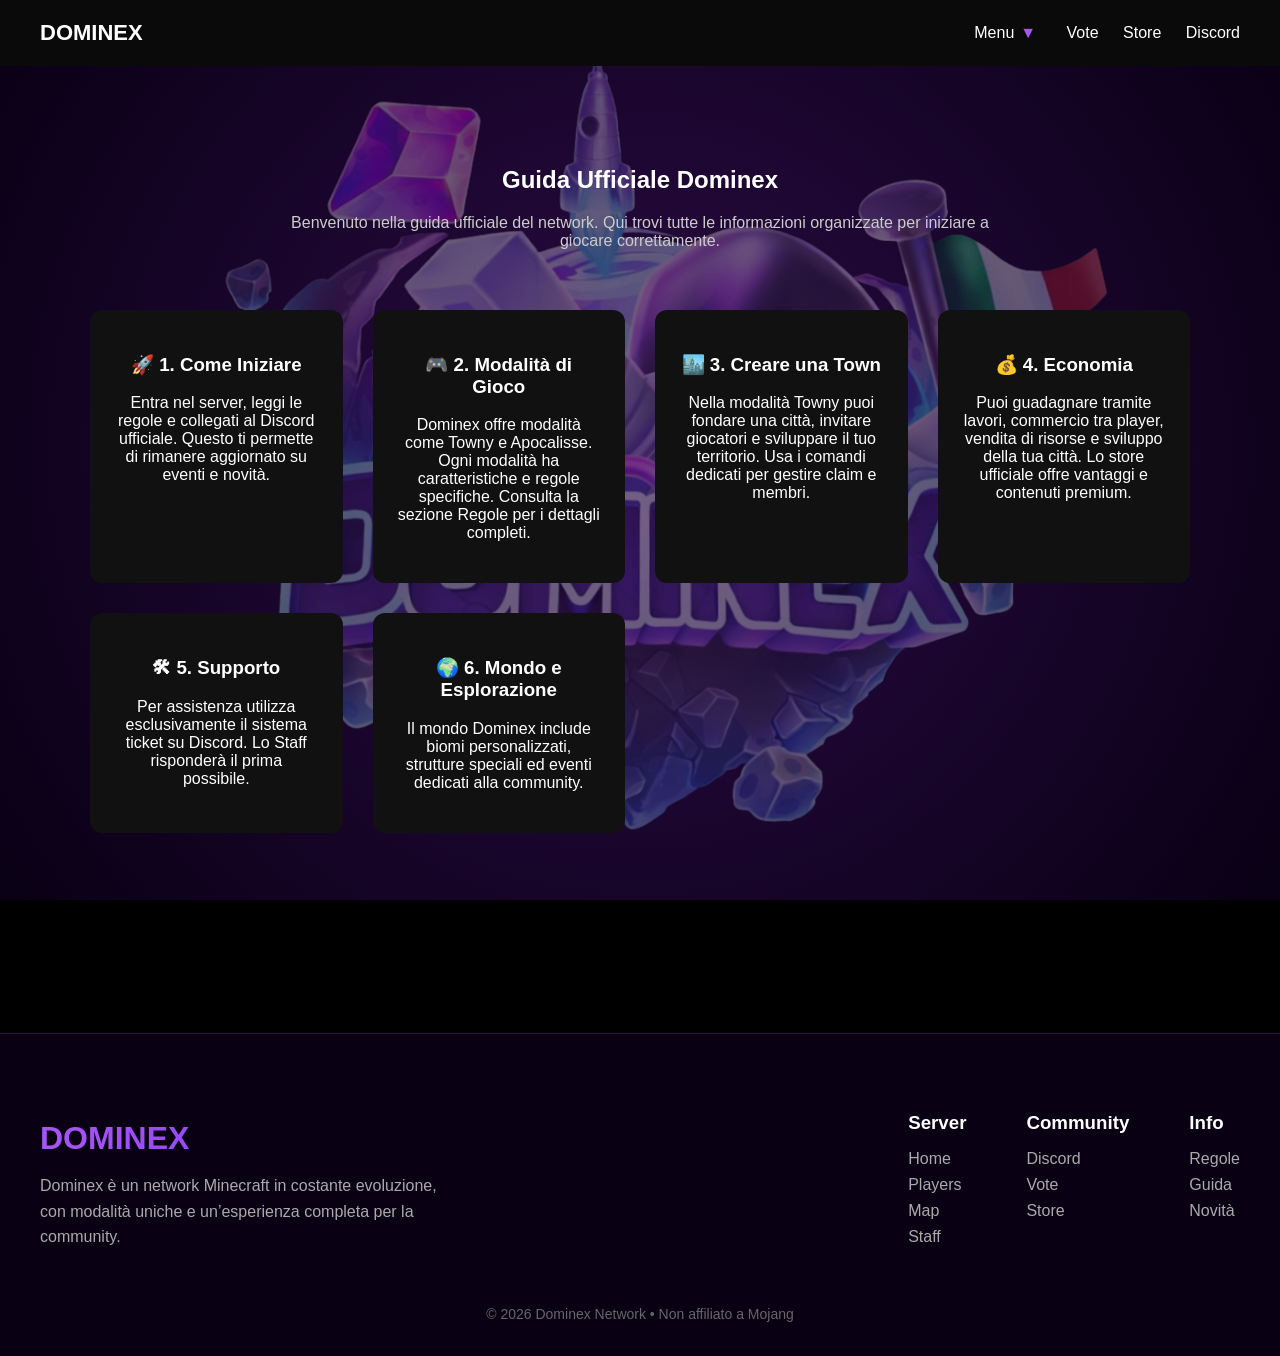
==== guide.html @ c72c563b "Add files via upload" ====
<!DOCTYPE html>
<html lang="it">

<head>
<meta charset="UTF-8">
<title>Guida • Dominex</title>
<link rel="stylesheet" href="style.css">
</head>

<body>

<!-- NAVBAR -->
<nav class="navbar">

<a href="index.html" class="logo">DOMINEX</a>

<div class="links">

<div class="dropdown">
<button class="dropbtn">
Menu <span class="arrow">▼</span>
</button>

<div class="dropdown-content">
<a href="index.html">Home</a>
<a href="staff.html">Staff</a>
<a href="players.html">Players</a>
<a href="map.html">Map</a>
<a href="rules.html">Regole</a>
<a href="guide.html">Guida</a>
<a href="novita.html">Novità</a>
</div>
</div>

<a href="https://voto.dominex.it">Vote</a>
<a href="https://store.dominex.it">Store</a>
<a href="https://discord.dominex.it">Discord</a>

</div>

</nav>


<!-- CONTENUTO GUIDA -->
<section class="staff">

<h1>Guida Ufficiale Dominex</h1>

<p class="staff-desc">
Benvenuto nella guida ufficiale del network.  
Qui trovi tutte le informazioni organizzate per iniziare a giocare correttamente.
</p>

<div class="features-grid">

<div class="feature">
<h3>🚀 1. Come Iniziare</h3>
<p>
Entra nel server, leggi le regole e collegati al Discord ufficiale.
Questo ti permette di rimanere aggiornato su eventi e novità.
</p>
</div>

<div class="feature">
<h3>🎮 2. Modalità di Gioco</h3>
<p>
Dominex offre modalità come Towny e Apocalisse.
Ogni modalità ha caratteristiche e regole specifiche.
Consulta la sezione Regole per i dettagli completi.
</p>
</div>

<div class="feature">
<h3>🏙️ 3. Creare una Town</h3>
<p>
Nella modalità Towny puoi fondare una città,
invitare giocatori e sviluppare il tuo territorio.
Usa i comandi dedicati per gestire claim e membri.
</p>
</div>

<div class="feature">
<h3>💰 4. Economia</h3>
<p>
Puoi guadagnare tramite lavori, commercio tra player,
vendita di risorse e sviluppo della tua città.
Lo store ufficiale offre vantaggi e contenuti premium.
</p>
</div>

<div class="feature">
<h3>🛠 5. Supporto</h3>
<p>
Per assistenza utilizza esclusivamente il sistema ticket su Discord.
Lo Staff risponderà il prima possibile.
</p>
</div>

<div class="feature">
<h3>🌍 6. Mondo e Esplorazione</h3>
<p>
Il mondo Dominex include biomi personalizzati,
strutture speciali ed eventi dedicati alla community.
</p>
</div>

</div>

</section>


<script src="script.js"></script>

<!-- FOOTER -->
<footer class="footer">

<div class="footer-container">

<div class="footer-left">
<h2>DOMINEX</h2>
<p>
Dominex è un network Minecraft in costante evoluzione,
con modalità uniche e un’esperienza completa per la community.
</p>
</div>

<div class="footer-links">

<div class="footer-column">
<h3>Server</h3>
<a href="index.html">Home</a>
<a href="players.html">Players</a>
<a href="map.html">Map</a>
<a href="staff.html">Staff</a>
</div>

<div class="footer-column">
<h3>Community</h3>
<a href="https://discord.dominex.it">Discord</a>
<a href="https://voto.dominex.it">Vote</a>
<a href="https://store.dominex.it">Store</a>
</div>

<div class="footer-column">
<h3>Info</h3>
<a href="rules.html">Regole</a>
<a href="guide.html">Guida</a>
<a href="novita.html">Novità</a>
</div>

</div>

</div>

<div class="footer-bottom">
<p>© 2026 Dominex Network • Non affiliato a Mojang</p>
</div>

</footer>

</body>
</html>
---- style.css ----
body{
margin:0;
font-family:Arial;
color:white;
background:#000;
position:relative;
overflow-x:hidden;
}

/* BACKGROUND ANIMATO */

body::before{
content:"";
position:fixed;
top:0;
left:0;
width:100%;
height:100%;

background-image:url("background.jpg");
background-size:110%;
background-position:center;
background-repeat:no-repeat;

animation:panorama 30s ease-in-out infinite alternate;

z-index:-1;
opacity:0.35;
}

/* ANIMAZIONE */

@keyframes panorama{

0%{
background-position:center top;
}

50%{
background-position:center center;
}

100%{
background-position:center bottom;
}

}

/* NAVBAR */

.navbar{
display:flex;
justify-content:space-between;
align-items:center;
padding:20px 40px;
background:#0a0a0a;
}

.logo{
color:white;
text-decoration:none;
font-weight:bold;
font-size:22px;
}

.logo:hover{
color:#a855f7;
}

.links a{
margin-left:20px;
text-decoration:none;
color:white;
transition:0.2s;
}

.links a:hover{
color:#a855f7;
}

/* HERO */

.hero{
text-align:center;
padding:200px 20px;
}

/* TITOLO */

.hero h1{
font-size:65px;

text-shadow:
0 0 10px #a855f7,
0 0 20px #a855f7,
0 0 40px #a855f7;
}

.subtitle{
color:#ccc;
margin-top:10px;
}

/* BOTTONI */

.buttons{
margin-top:25px;
}

.buttons button{
margin:10px;
padding:12px 25px;
border:none;
border-radius:6px;
cursor:pointer;
font-size:14px;
transition:0.2s;
}

.buttons button:hover{
transform:scale(1.05);
}

.discord{background:#5865F2;color:white;}
.vote{background:#22c55e;color:white;}
.store{background:#f59e0b;color:white;}

/* STAFF */

.staff{
text-align:center;
padding:80px 20px;
}

.staff-desc{
max-width:700px;
margin:auto;
margin-bottom:60px;
color:#ccc;
}

.staff-pyramid{
display:flex;
flex-direction:column;
align-items:center;
gap:50px;
}

.staff-row{
display:flex;
justify-content:center;
gap:40px;
flex-wrap:wrap;
}

.staff-card{
background:#111;
padding:25px;
border-radius:12px;
max-width:260px;
transition:0.2s;
}

.staff-card:hover{
transform:translateY(-5px);
}

.staff-card img{
width:90px;
margin-bottom:10px;
}

.name{
color:#a855f7;
font-weight:bold;
}

/* FOUNDER */

.founder .staff-card{
transform:scale(1.08);
border:2px solid #a855f7;
box-shadow:0 0 20px #a855f7;
}

/* PLAYERS */

.players{
text-align:center;
padding:80px 20px;
}

#playerlist{
margin-top:30px;
}

#playerlist div{
margin:10px;
font-size:16px;
}
/* NEWS */

.news{
padding:80px 20px;
text-align:center;
}

.news-grid{
display:grid;
grid-template-columns:repeat(auto-fit,minmax(250px,1fr));
gap:30px;
max-width:1100px;
margin:auto;
}

.news-card{
background:#111;
padding:25px;
border-radius:12px;
transition:0.2s;
}

.news-card:hover{
transform:translateY(-5px);
}

/* FEATURES */

.features{
padding:80px 20px;
text-align:center;
}

.features-grid{
display:grid;
grid-template-columns:repeat(auto-fit,minmax(250px,1fr));
gap:30px;
max-width:1100px;
margin:auto;
}

.feature{
background:#111;
padding:25px;
border-radius:12px;
}

/* FAQ */

.faq{
padding:80px 20px;
max-width:900px;
margin:auto;
}

.faq-item{
background:#111;
padding:20px;
border-radius:10px;
margin-bottom:20px;
}
/* FAQ */

.faq{
padding:80px 20px;
max-width:900px;
margin:auto;
}

.faq-item{
background:#111;
border-radius:10px;
margin-bottom:15px;
overflow:hidden;
}

.faq-question{
width:100%;
background:#111;
color:white;
border:none;
padding:18px;
font-size:16px;
text-align:left;
cursor:pointer;
transition:0.2s;
}

.faq-question:hover{
background:#1a1a1a;
}

.faq-answer{
max-height:0;
overflow:hidden;
transition:max-height 0.35s ease;
padding:0 18px;
}

.faq-answer p{
margin:15px 0;
color:#ccc;
}
/* FAQ */

.faq{
padding:80px 20px;
max-width:900px;
margin:auto;
}

.faq-item{
background:#111;
border-radius:10px;
margin-bottom:15px;
overflow:hidden;
transition:0.2s;
}

.faq-item.active{
box-shadow:0 0 15px #a855f7;
border:1px solid #a855f7;
}

.faq-question{
width:100%;
background:none;
border:none;
color:white;
padding:18px;
font-size:16px;
cursor:pointer;

display:flex;
justify-content:space-between;
align-items:center;

transition:0.2s;
}

.faq-question:hover{
background:#1a1a1a;
}

.arrow{
transition:transform 0.3s;
color:#a855f7;
}

.faq-item.active .arrow{
transform:rotate(180deg);
}

.faq-answer{
max-height:0;
overflow:hidden;
transition:max-height 0.35s ease;
padding:0 18px;
}

.faq-answer p{
margin:15px 0;
color:#ccc;
}
.features-desc{
max-width:700px;
margin:auto;
margin-bottom:40px;
color:#bbb;
font-size:17px;
text-align:center;
}
.news-desc{
max-width:700px;
margin:auto;
margin-bottom:40px;
color:#bbb;
font-size:17px;
text-align:center;
}
.discord-news{
max-width:900px;
margin:auto;
margin-top:30px;
border-radius:10px;
overflow:hidden;
box-shadow:0 0 20px rgba(168,85,247,0.3);
}
.changelogs-news{
max-width:900px;
margin:auto;
margin-top:30px;
border-radius:10px;
overflow:hidden;
box-shadow:0 0 20px rgba(168,85,247,0.3);
}

.news-container{
display:grid;
grid-template-columns:repeat(auto-fit,minmax(400px,1fr));
gap:30px;
max-width:1100px;
margin:auto;
margin-top:40px;
}

.news-box{
background:#111;
padding:20px;
border-radius:10px;
box-shadow:0 0 15px rgba(168,85,247,0.3);
}

.news-box h3{
margin-bottom:15px;
}
.news-container{
display:grid;
grid-template-columns:1fr 1fr;
gap:40px;
max-width:1100px;
margin:auto;
}

.news-box{
background:#111;
padding:25px;
border-radius:12px;
}

.news-card{
background:#0f0f0f;
padding:20px;
margin-top:20px;
border-radius:10px;
border-left:4px solid #a855f7;
transition:0.3s;
}

.news-card:hover{
transform:translateY(-5px);
box-shadow:0 0 15px #a855f7;
}

.date{
display:block;
margin-top:10px;
font-size:13px;
opacity:0.6;
}
.hero{
position:relative;
display:flex;
align-items:center;
justify-content:center;
height:95vh;
text-align:center;
overflow:hidden;
}

.hero-bg{
position:absolute;
width:100%;
height:100%;
background:radial-gradient(circle at center,#2b0b45,#090014);
z-index:-1;
animation:heroGlow 8s infinite alternate;
}

@keyframes heroGlow{
0%{opacity:0.7}
100%{opacity:1}
}

.hero-title{
font-size:110px;
font-weight:900;
letter-spacing:6px;
background:linear-gradient(90deg,#a855f7,#7c3aed,#a855f7);
background-size:200%;
-webkit-background-clip:text;
color:transparent;
animation:titleGlow 6s linear infinite;
}

@keyframes titleGlow{
0%{background-position:0%}
100%{background-position:200%}
}

.hero-subtitle{
margin-top:10px;
font-size:18px;
opacity:0.8;
}

.hero-ip{
margin-top:35px;
background:#111;
border:2px solid #a855f7;
border-radius:14px;
padding:18px 35px;
cursor:pointer;
transition:0.3s;
display:inline-block;
}

.hero-ip:hover{
transform:scale(1.05);
box-shadow:0 0 25px #a855f7;
}

.ip-label{
font-size:12px;
opacity:0.6;
display:block;
}

.ip-container{
display:flex;
align-items:center;
gap:10px;
justify-content:center;
}

.ip-address{
font-size:22px;
font-weight:bold;
}

.copy-icon{
font-size:18px;
opacity:0.7;
}

.hero-players{
margin-top:18px;
font-size:16px;
opacity:0.8;
}

.hero-buttons{
margin-top:35px;
display:flex;
gap:18px;
justify-content:center;
flex-wrap:wrap;
}

.btn{
padding:13px 30px;
border-radius:10px;
font-weight:bold;
text-decoration:none;
color:white;
transition:0.3s;
}

.btn:hover{
transform:translateY(-3px);
}

.discord{background:#5865F2;}
.vote{background:#22c55e;}
.store{background:#f59e0b;}
/* BACKGROUND VIOLA GLOBALE */

body::after{
content:"";
position:fixed;
top:0;
left:0;
width:100%;
height:100%;

background:radial-gradient(circle at center,#2b0b45,#090014);

z-index:-2;
animation:heroGlow 8s infinite alternate;
}

@keyframes heroGlow{
0%{opacity:0.75;}
100%{opacity:1;}
}
/* DROPDOWN MENU */

.dropdown{
position:relative;
display:inline-block;
}

.dropbtn{
background:none;
border:none;
color:white;
font-size:16px;
cursor:pointer;
}

.dropbtn:hover{
color:#a855f7;
}

.dropdown-content{
display:none;
position:absolute;
background:#111;
min-width:160px;
border-radius:8px;
box-shadow:0 0 10px rgba(0,0,0,0.5);
z-index:10;
}

.dropdown-content a{
display:block;
padding:10px 15px;
color:white;
text-decoration:none;
}

.dropdown-content a:hover{
background:#1a1a1a;
color:#a855f7;
}

.dropdown:hover .dropdown-content{
display:block;
}
/* DROPDOWN */

.dropdown{
position:relative;
}

.dropbtn{
background:none;
border:none;
color:white;
font-size:16px;
cursor:pointer;
display:flex;
align-items:center;
gap:6px;
transition:0.25s;
}

.dropbtn:hover{
color:#a855f7;
}

/* MENU */

.dropdown-content{
position:absolute;
top:35px;
left:0;

background:rgba(20,20,30,0.85);
backdrop-filter:blur(6px);

border-radius:12px;
min-width:180px;

border:1px solid rgba(168,85,247,0.2);

box-shadow:0 0 20px rgba(168,85,247,0.25);

opacity:0;
transform:translateY(10px) scale(0.95);
pointer-events:none;

transition:0.25s;
}

/* LINK MENU */

.dropdown-content a{
display:block;
padding:12px 16px;
color:white;
text-decoration:none;
transition:0.2s;
}

.dropdown-content a:hover{
background:rgba(168,85,247,0.15);
color:#c084fc;
}

/* APERTURA */

.dropdown:hover .dropdown-content{
opacity:1;
transform:translateY(0) scale(1);
pointer-events:auto;
}

/* FRECCIA ANIMATA */

.arrow{
transition:transform 0.25s;
}

.dropdown:hover .arrow{
transform:rotate(180deg);
}
.dropdown-content{
opacity:0;
transform:translateY(10px);
pointer-events:none;
transition:0.25s;
}

.dropdown.active .dropdown-content{
opacity:1;
transform:translateY(0);
pointer-events:auto;
}

.dropdown.active .arrow{
transform:rotate(180deg);
}
.dropdown-content{

display:none;

position:absolute;
top:40px;
left:0;

background:#111;
border-radius:10px;
min-width:180px;

opacity:0;
transform:translateY(10px);
transition:0.25s;

}

.dropdown.active .dropdown-content{

display:block;
opacity:1;
transform:translateY(0);

}
.players{
text-align:center;
padding:80px 20px;
}

.players-desc{
max-width:700px;
margin:auto;
margin-bottom:40px;
color:#bbb;
}

.players-grid{
display:grid;
grid-template-columns:repeat(auto-fit,minmax(200px,1fr));
gap:30px;
max-width:1100px;
margin:auto;
}

.player{
background:#111;
padding:25px;
border-radius:12px;
transition:0.3s;
box-shadow:0 0 10px rgba(0,0,0,0.5);
}

.player:hover{
transform:translateY(-5px);
box-shadow:0 0 20px #a855f7;
}

.player img{
width:70px;
margin-bottom:10px;
}

.player-name{
font-weight:bold;
margin-bottom:5px;
}

.player-desc{
font-size:13px;
color:#bbb;
}
/* FOOTER */

.footer{

margin-top:120px;
background:#090014;
border-top:1px solid rgba(168,85,247,0.2);
padding:60px 40px 20px 40px;

}

.footer-container{

display:flex;
justify-content:space-between;
flex-wrap:wrap;
gap:60px;

}

.footer-left{

max-width:400px;

}

.footer-left h2{

font-size:32px;
margin-bottom:10px;
background:linear-gradient(90deg,#a855f7,#7c3aed);
-webkit-background-clip:text;
color:transparent;

}

.footer-left p{

color:#aaa;
line-height:1.6;

}

.footer-links{

display:flex;
gap:60px;

}

.footer-column{

display:flex;
flex-direction:column;

}

.footer-column h3{

color:white;
margin-bottom:12px;

}

.footer-column a{

color:#aaa;
text-decoration:none;
margin:4px 0;
transition:0.2s;

}

.footer-column a:hover{

color:#a855f7;

}

.footer-bottom{

margin-top:40px;
text-align:center;
color:#666;
font-size:14px;

}
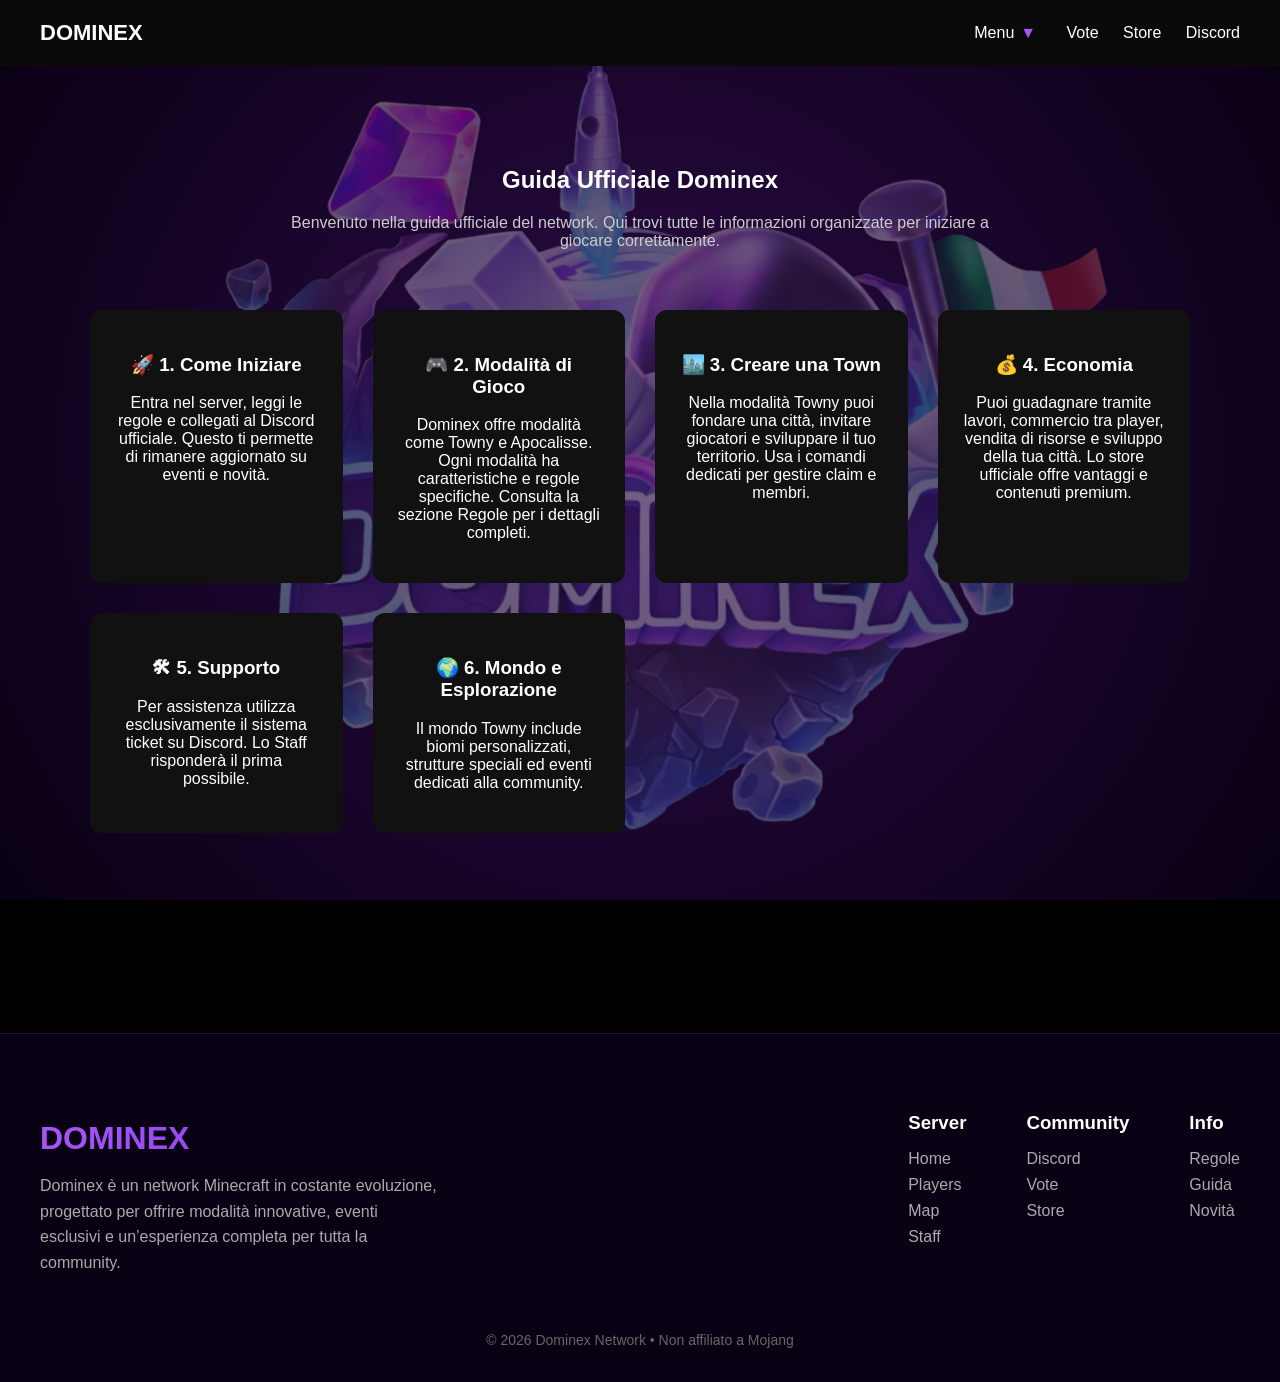
==== commit ce038b24: "Correct name from 'Mondo' to 'Towny' and enhance description Updated text to reflect the correct nam" ====
--- a/guide.html
+++ b/guide.html
@@ -99,7 +99,7 @@
 <div class="feature">
 <h3>🌍 6. Mondo e Esplorazione</h3>
 <p>
-Il mondo Dominex include biomi personalizzati,
+Il mondo Towny include biomi personalizzati,
 strutture speciali ed eventi dedicati alla community.
 </p>
 </div>
@@ -119,8 +119,7 @@
 <div class="footer-left">
 <h2>DOMINEX</h2>
 <p>
-Dominex è un network Minecraft in costante evoluzione,
-con modalità uniche e un’esperienza completa per la community.
+Dominex è un network Minecraft in costante evoluzione, progettato per offrire modalità innovative, eventi esclusivi e un’esperienza completa per tutta la community.
 </p>
 </div>
 
@@ -159,4 +158,4 @@
 </footer>
 
 </body>
-</html>+</html>
--- a/style.css
+++ b/style.css
@@ -879,4 +879,194 @@
 color:#666;
 font-size:14px;
 
-}+}
+/* ========================= */
+/* SEZIONE MAPPA */
+/* ========================= */
+
+.map-section{
+text-align:center;
+padding:70px 20px;
+position:relative;
+}
+
+/* ========================= */
+/* TITOLO */
+/* ========================= */
+
+.map-title{
+font-size:40px;
+margin-bottom:10px;
+}
+
+.map-description{
+color:#bbbbbb;
+font-size:18px;
+margin-bottom:35px;
+}
+
+/* ========================= */
+/* CONTENITORE */
+/* ========================= */
+
+.map-button-wrapper{
+position:relative;
+display:flex;
+justify-content:center;
+align-items:center;
+width:100%;
+margin:20px 0;
+}
+
+/* ========================= */
+/* BOTTONE */
+/* ========================= */
+
+.map-button{
+position:relative;
+z-index:5;
+display:inline-block;
+background:linear-gradient(45deg,#00c6ff,#0072ff);
+color:white;
+font-size:22px;
+font-weight:bold;
+padding:18px 45px;
+border-radius:12px;
+text-decoration:none;
+transition:all 0.3s ease;
+box-shadow:0 0 15px #00c6ff,0 0 35px rgba(0,114,255,0.6);
+}
+
+.map-button:hover{
+transform:translateY(-5px) scale(1.05);
+box-shadow:0 0 25px #00e5ff,0 0 70px rgba(0,140,255,1);
+background:linear-gradient(45deg,#00e5ff,#008cff);
+}
+
+/* ========================= */
+/* ELEMENTI SPAZIALI */
+/* ========================= */
+
+.orbit,
+.stars,
+.galaxy{
+position:absolute;
+top:50%;
+left:50%;
+transform:translate(-50%,-50%);
+pointer-events:none;
+opacity:0;
+transition:opacity 0.3s ease;
+}
+
+/* ========================= */
+/* ORBITE */
+/* ========================= */
+
+.orbit{
+border:2px solid rgba(0,198,255,0.25);
+border-radius:50%;
+animation:spin 12s linear infinite;
+}
+
+.orbit1{ width:200px; height:200px; }
+.orbit2{ width:260px; height:260px; animation-duration:18s; }
+
+@keyframes spin{
+from{ transform:translate(-50%,-50%) rotate(0deg); }
+to{ transform:translate(-50%,-50%) rotate(360deg); }
+}
+
+.map-button-wrapper:hover .orbit{
+opacity:1;
+animation-duration:4s;
+}
+
+/* ========================= */
+/* SATELLITE */
+/* ========================= */
+
+.satellite{
+width:10px;
+height:10px;
+background:#00c6ff;
+border-radius:50%;
+position:absolute;
+top:-5px;
+left:50%;
+transform:translateX(-50%);
+box-shadow:0 0 12px #00e5ff;
+}
+
+/* ========================= */
+/* STELLE */
+/* ========================= */
+
+.stars{
+width:420px;
+height:420px;
+background:
+radial-gradient(2px 2px at 20% 30%,#fff,transparent),
+radial-gradient(1.5px 1.5px at 70% 20%,#00c6ff,transparent),
+radial-gradient(2px 2px at 40% 80%,#fff,transparent),
+radial-gradient(1px 1px at 80% 70%,#00e5ff,transparent);
+animation:rotateStars 40s linear infinite;
+}
+
+@keyframes rotateStars{
+from{ transform:translate(-50%,-50%) rotate(0deg); }
+to{ transform:translate(-50%,-50%) rotate(360deg); }
+}
+
+.map-button-wrapper:hover .stars{
+opacity:1;
+}
+
+/* ========================= */
+/* GALASSIA */
+/* ========================= */
+
+.galaxy{
+width:480px;
+height:480px;
+background:
+radial-gradient(circle at 50% 50%,rgba(0,198,255,0.25),transparent 60%),
+radial-gradient(circle at 30% 30%,rgba(0,114,255,0.15),transparent 50%),
+radial-gradient(circle at 70% 70%,rgba(0,255,255,0.1),transparent 55%);
+filter:blur(30px);
+animation:rotateGalaxy 80s linear infinite;
+}
+
+@keyframes rotateGalaxy{
+from{ transform:translate(-50%,-50%) rotate(0deg); }
+to{ transform:translate(-50%,-50%) rotate(-360deg); }
+}
+
+.map-button-wrapper:hover .galaxy{
+opacity:1;
+}
+
+/* ========================= */
+/* PIANETI GRAVITAZIONALI */
+/* ========================= */
+
+.planet{
+position:absolute;
+border-radius:50%;
+background:radial-gradient(circle at 30% 30%,#ffffff,#00c6ff);
+box-shadow:0 0 14px #00e5ff;
+pointer-events:none;
+transition:transform 0.08s linear;
+z-index:1;
+}
+
+/* Pianeti con dimensioni diverse */
+
+.planet1{ top:8%;  left:12%; width:10px; height:10px; }
+.planet2{ top:18%; left:78%; width:14px; height:14px; }
+.planet3{ top:32%; left:6%;  width:9px;  height:9px; }
+.planet4{ top:44%; left:72%; width:13px; height:13px; }
+.planet5{ top:60%; left:18%; width:11px; height:11px; }
+.planet6{ top:76%; left:86%; width:8px;  height:8px; }
+.planet7{ top:22%; left:48%; width:12px; height:12px; }
+.planet8{ top:82%; left:52%; width:10px; height:10px; }
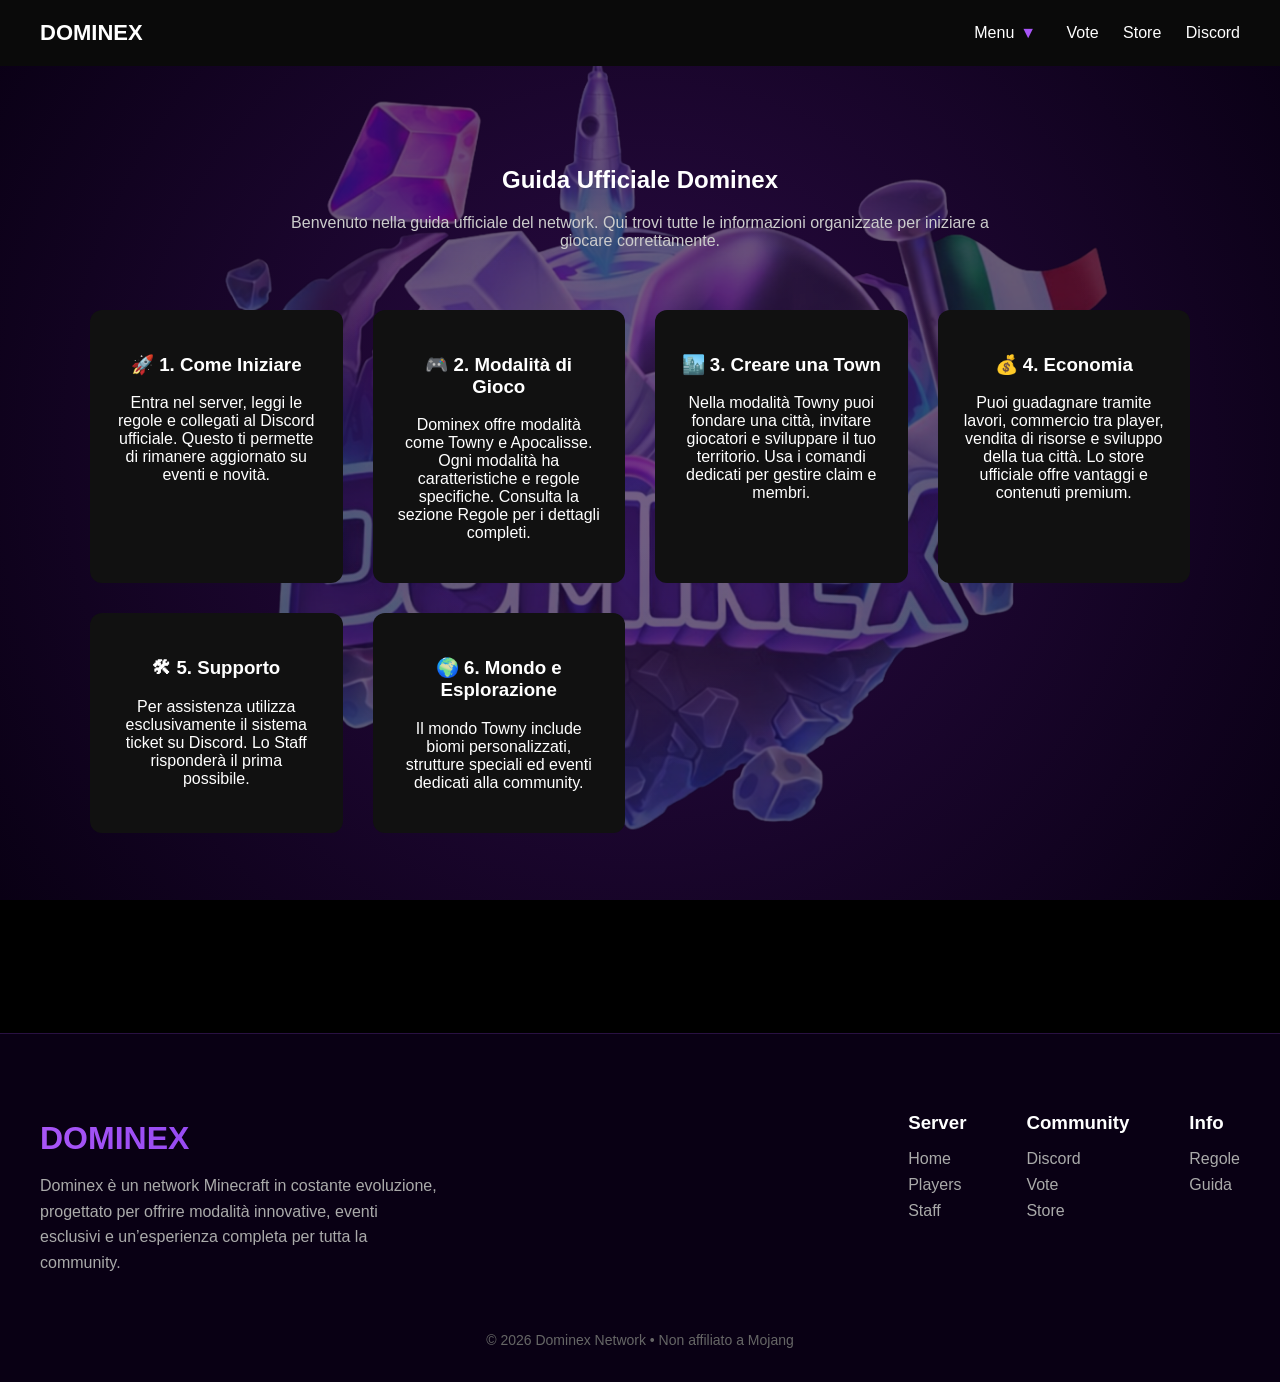
==== commit 1a6cc4d0: "Remove 'Map' and 'Novità' links from guide.html" ====
--- a/guide.html
+++ b/guide.html
@@ -25,10 +25,8 @@
 <a href="index.html">Home</a>
 <a href="staff.html">Staff</a>
 <a href="players.html">Players</a>
-<a href="map.html">Map</a>
 <a href="rules.html">Regole</a>
 <a href="guide.html">Guida</a>
-<a href="novita.html">Novità</a>
 </div>
 </div>
 
@@ -129,7 +127,6 @@
 <h3>Server</h3>
 <a href="index.html">Home</a>
 <a href="players.html">Players</a>
-<a href="map.html">Map</a>
 <a href="staff.html">Staff</a>
 </div>
 
@@ -144,7 +141,6 @@
 <h3>Info</h3>
 <a href="rules.html">Regole</a>
 <a href="guide.html">Guida</a>
-<a href="novita.html">Novità</a>
 </div>
 
 </div>
